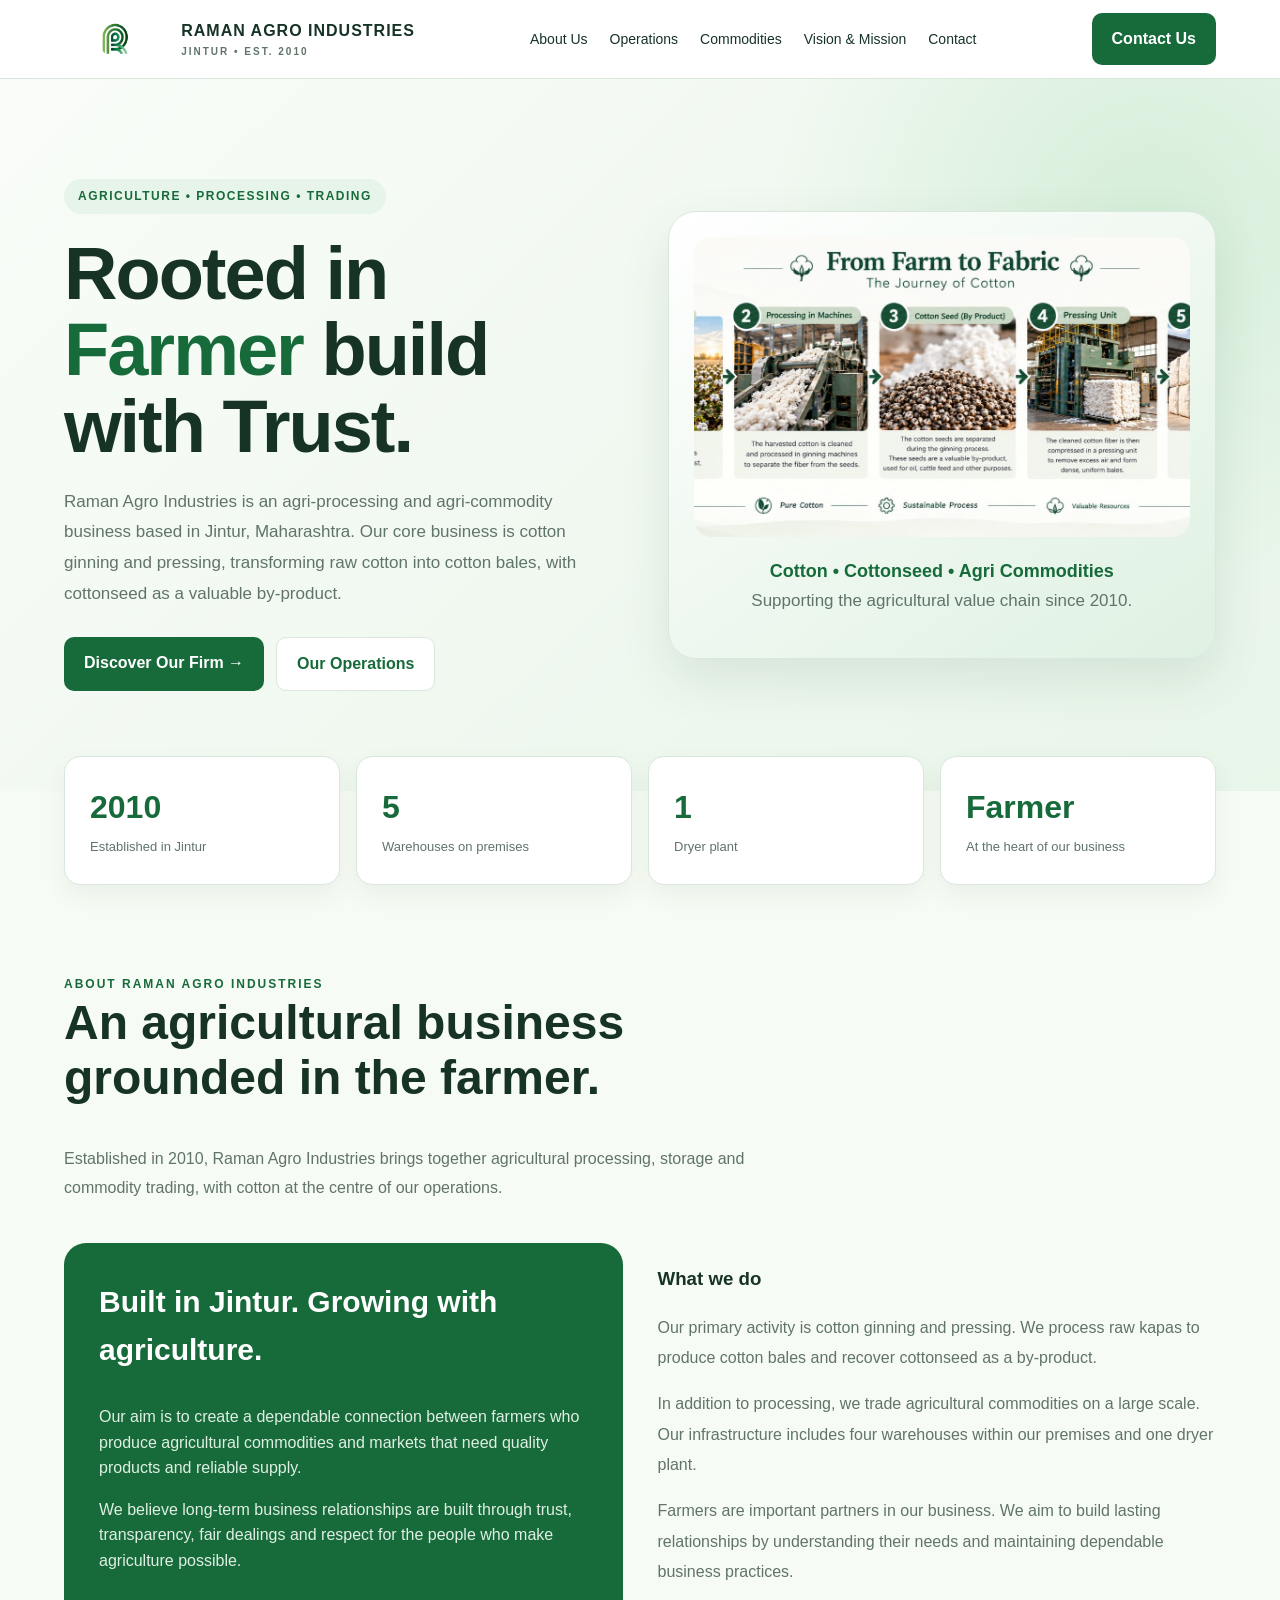
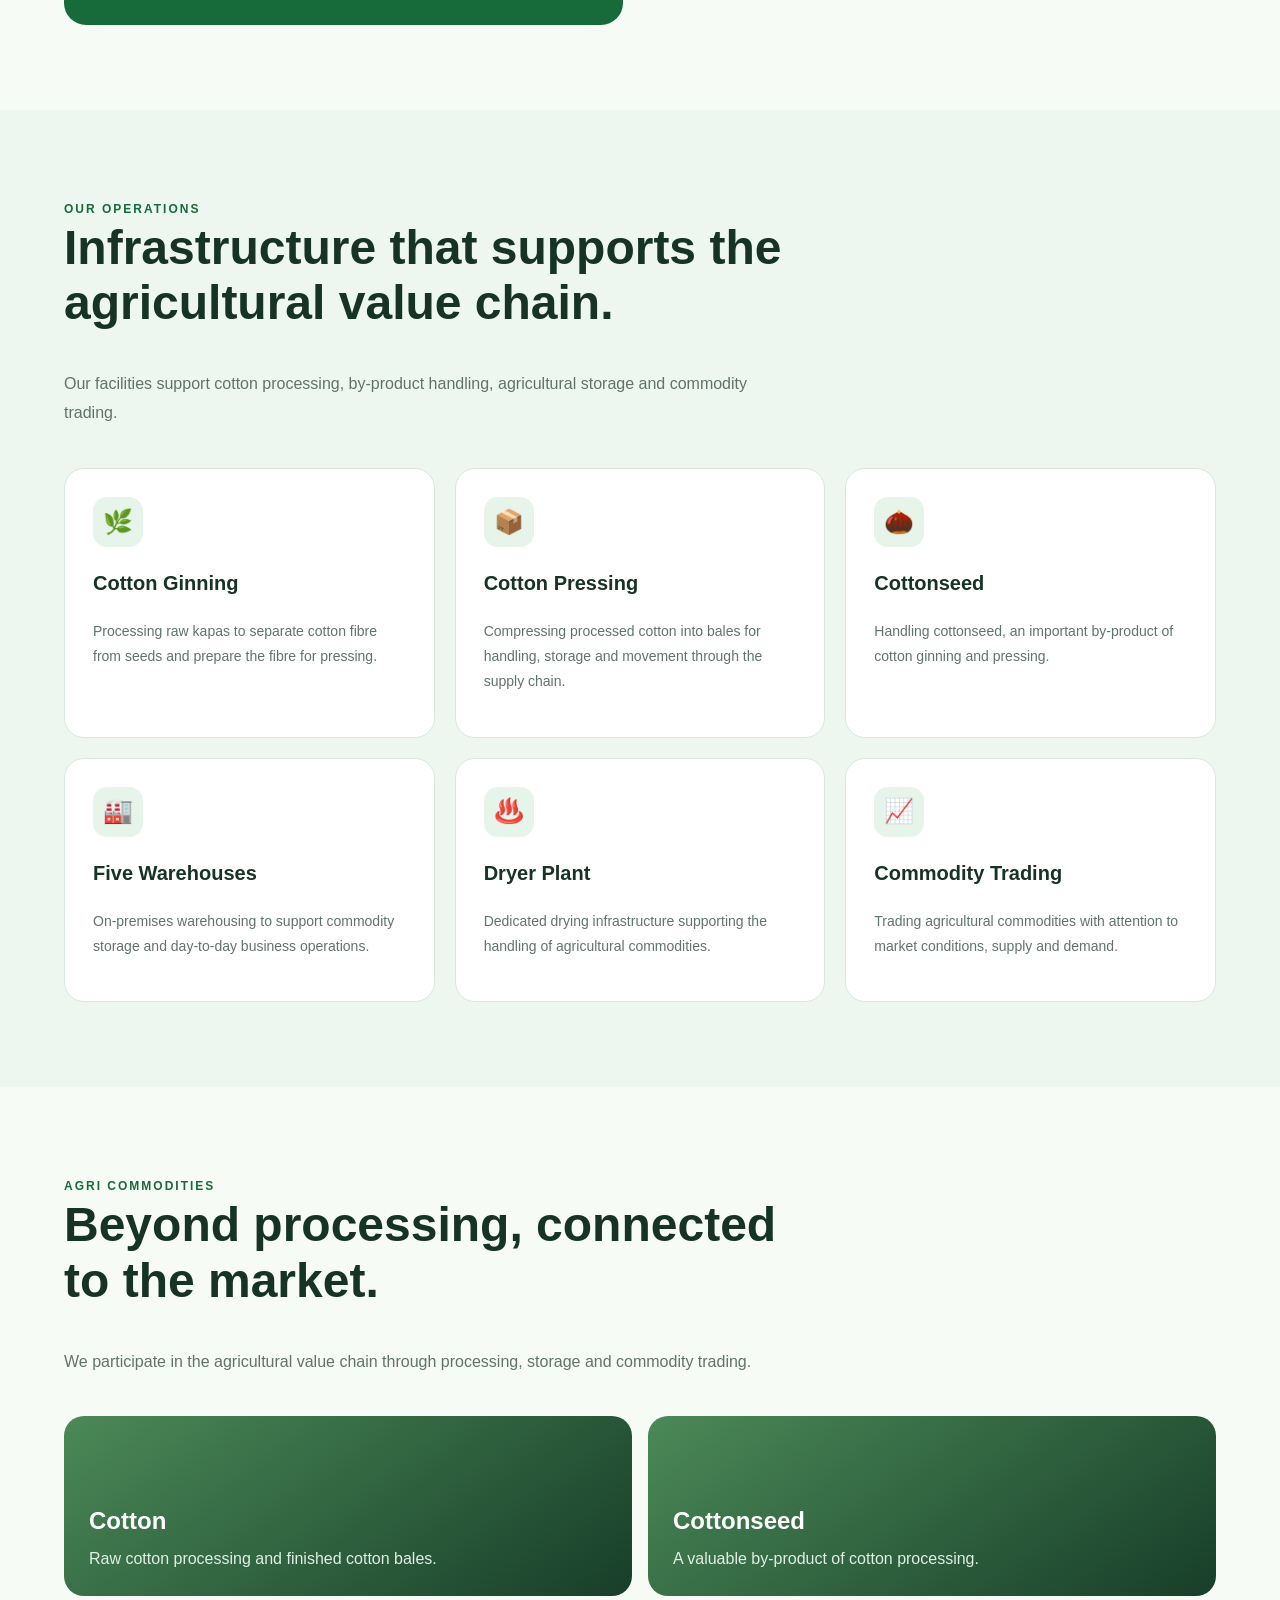
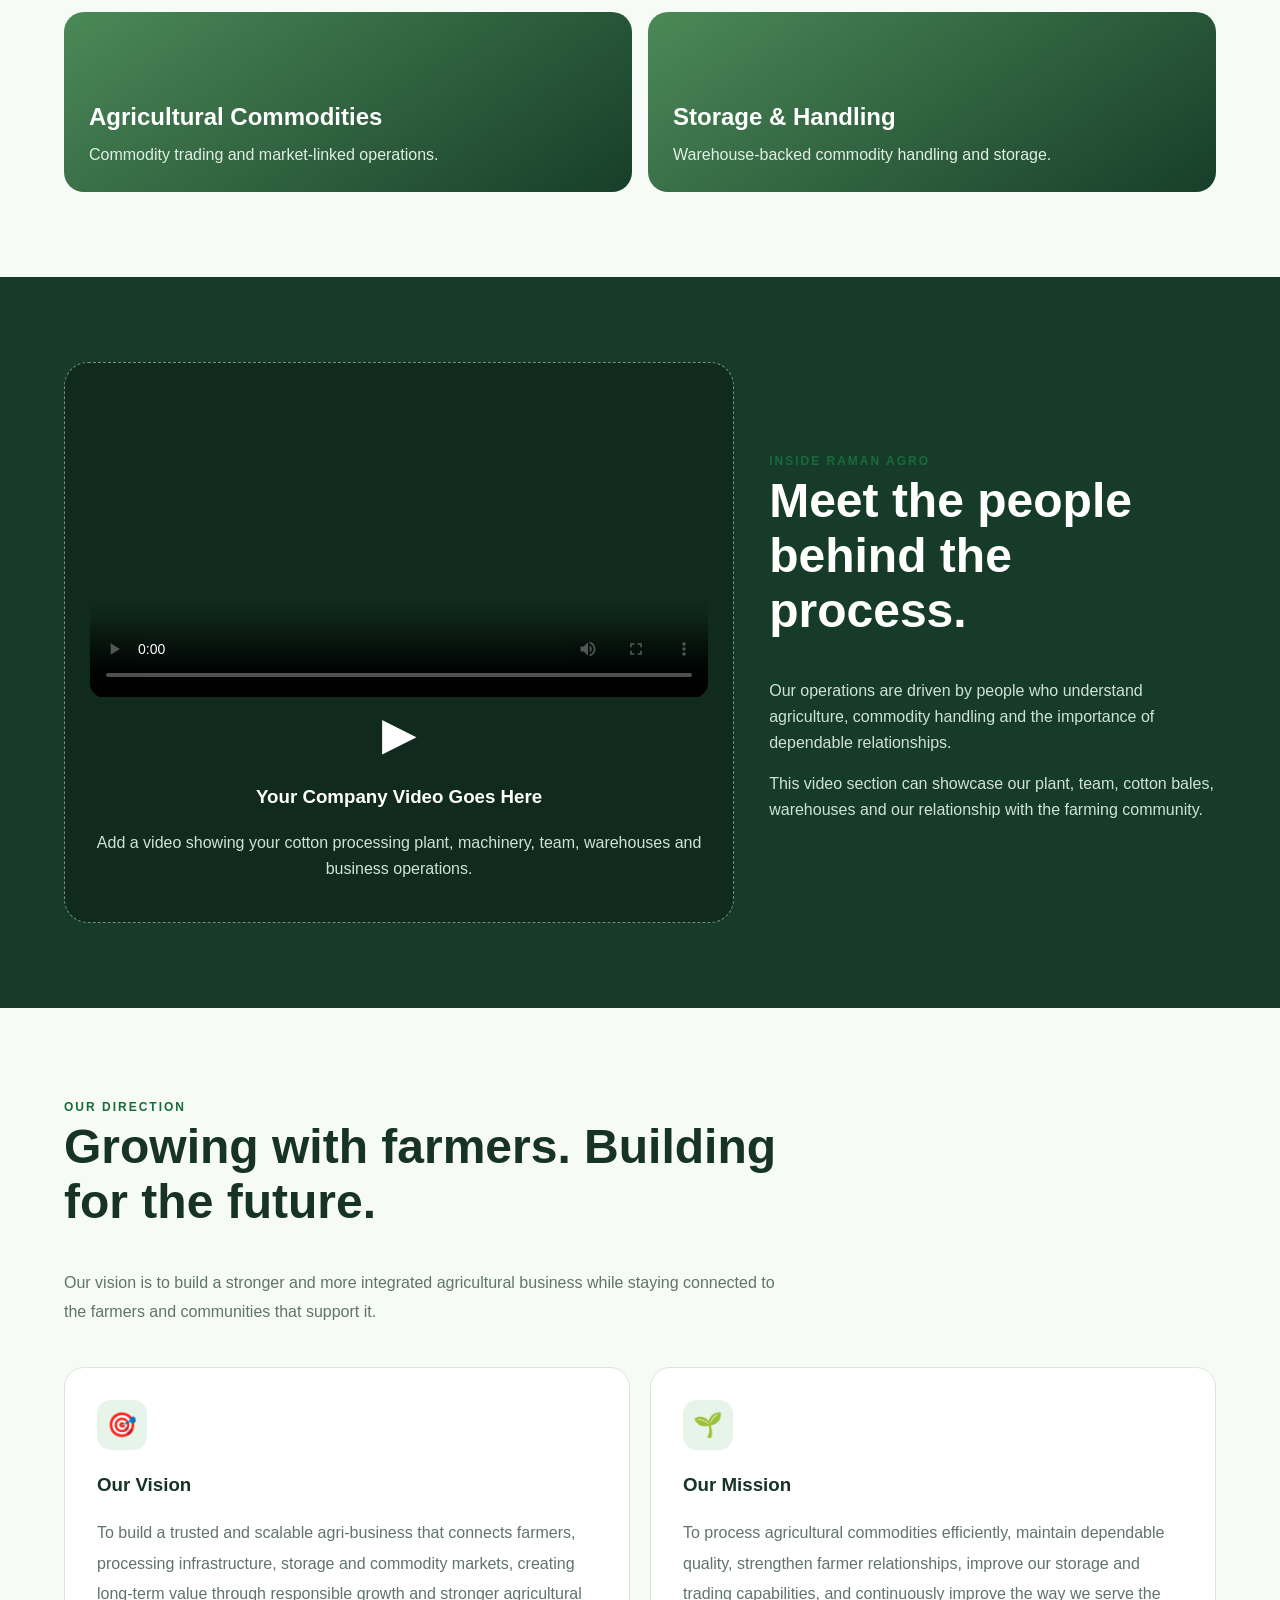
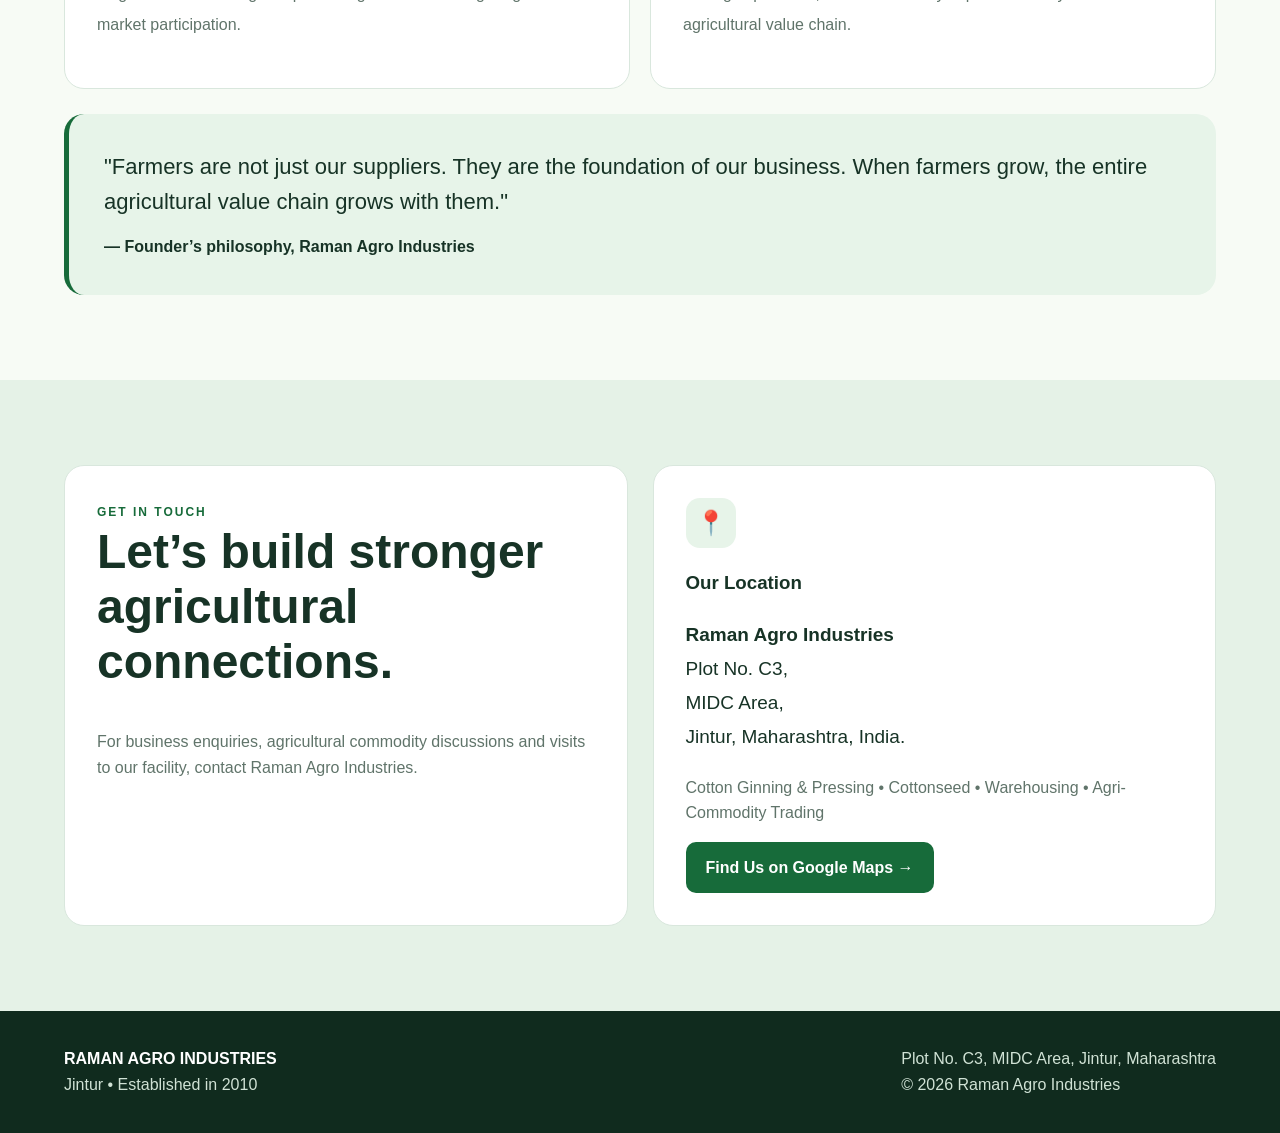
==== RAMAN AGRO INDUSTRIES/index.html @ 05b6919d "Add files via upload" ====
<!DOCTYPE html>
<html lang="en">
<head>
  <meta charset="UTF-8">
  <meta name="viewport" content="width=device-width, initial-scale=1.0">
  <title>Raman Agro Industries | Jintur</title>
  <meta name="description" content="Raman Agro Industries, Jintur. Cotton ginning and pressing, cottonseed, warehousing and agricultural commodity trading.">
  <link rel="stylesheet" href="assets/css/styles.css">
</head>
<body>

  <header>
    <div class="navbar">
      <a href="#home" class="logo">
        <div class="logo-area">
          <img src="images/log.png" alt="Raman Agro Industries logo">
        </div>
        <div>
          RAMAN AGRO INDUSTRIES
          <small>JINTUR • EST. 2010</small>
        </div>
      </a>

      <nav class="nav-links" id="navLinks">
        <a href="#about">About Us</a>
        <a href="#operations">Operations</a>
        <a href="#commodities">Commodities</a>
        <a href="#vision">Vision & Mission</a>
        <a href="#contact">Contact</a>
      </nav>

      <a href="#contact" class="nav-button">Contact Us</a>

      <button class="menu-button" onclick="toggleMenu()" aria-label="Open navigation menu">☰</button>
    </div>
  </header>

  <main>
    <section class="hero" id="home">
      <div class="container hero-grid">
        <div class="reveal">
          <span class="eyebrow">Agriculture • Processing • Trading</span>

          <h1>
            Rooted in <span>Farmer</span>
            build with Trust.
          </h1>

          <p>
            Raman Agro Industries is an agri-processing and agri-commodity business based in Jintur, Maharashtra.
            Our core business is cotton ginning and pressing, transforming raw cotton into cotton bales, with
            cottonseed as a valuable by-product.
          </p>

          <div class="hero-buttons">
            <a href="#about" class="btn">Discover Our Firm →</a>
            <a href="#operations" class="btn btn-outline">Our Operations</a>
          </div>
        </div>

        <div class="hero-visual reveal">
          <img src="images/short.jpeg" alt="Agricultural cotton" onerror="this.style.display='none'">
          <strong>Cotton • Cottonseed • Agri Commodities</strong>
          <p>Supporting the agricultural value chain since 2010.</p>
        </div>
      </div>
    </section>

    <div class="container">
      <div class="stats reveal">
        <div class="stat">
          <strong>2010</strong>
          <span>Established in Jintur</span>
        </div>

        <div class="stat">
          <strong>5</strong>
          <span>Warehouses on premises</span>
        </div>

        <div class="stat">
          <strong>1</strong>
          <span>Dryer plant</span>
        </div>

        <div class="stat">
          <strong>Farmer</strong>
          <span>At the heart of our business</span>
        </div>
      </div>
    </div>

    <section id="about">
      <div class="container">
        <div class="section-intro reveal">
          <span class="section-label">About Raman Agro Industries</span>
          <h2>An agricultural business grounded in the farmer.</h2>
          <p>
            Established in 2010, Raman Agro Industries brings together agricultural processing, storage and commodity
            trading, with cotton at the centre of our operations.
          </p>
        </div>

        <div class="two-column">
          <div class="story-box reveal">
            <h3>Built in Jintur. Growing with agriculture.</h3>
            <p>
              Our aim is to create a dependable connection between farmers who produce agricultural commodities and markets
              that need quality products and reliable supply.
            </p>
            <p>
              We believe long-term business relationships are built through trust, transparency, fair dealings and respect for
              the people who make agriculture possible.
            </p>
          </div>

          <div class="content-copy reveal">
            <h3>What we do</h3>
            <p>
              Our primary activity is cotton ginning and pressing. We process raw kapas to produce cotton bales and recover
              cottonseed as a by-product.
            </p>
            <p>
              In addition to processing, we trade agricultural commodities on a large scale. Our infrastructure includes four
              warehouses within our premises and one dryer plant.
            </p>
            <p>
              Farmers are important partners in our business. We aim to build lasting relationships by understanding their needs
              and maintaining dependable business practices.
            </p>
          </div>
        </div>
      </div>
    </section>

    <section class="operations" id="operations">
      <div class="container">
        <div class="section-intro reveal">
          <span class="section-label">Our Operations</span>
          <h2>Infrastructure that supports the agricultural value chain.</h2>
          <p>
            Our facilities support cotton processing, by-product handling, agricultural storage and commodity trading.
          </p>
        </div>

        <div class="cards">
          <div class="card reveal">
            <div class="card-icon">🌿</div>
            <h3>Cotton Ginning</h3>
            <p>Processing raw kapas to separate cotton fibre from seeds and prepare the fibre for pressing.</p>
          </div>

          <div class="card reveal">
            <div class="card-icon">📦</div>
            <h3>Cotton Pressing</h3>
            <p>Compressing processed cotton into bales for handling, storage and movement through the supply chain.</p>
          </div>

          <div class="card reveal">
            <div class="card-icon">🌰</div>
            <h3>Cottonseed</h3>
            <p>Handling cottonseed, an important by-product of cotton ginning and pressing.</p>
          </div>

          <div class="card reveal">
            <div class="card-icon">🏭</div>
            <h3>Five Warehouses</h3>
            <p>On-premises warehousing to support commodity storage and day-to-day business operations.</p>
          </div>

          <div class="card reveal">
            <div class="card-icon">♨️</div>
            <h3>Dryer Plant</h3>
            <p>Dedicated drying infrastructure supporting the handling of agricultural commodities.</p>
          </div>

          <div class="card reveal">
            <div class="card-icon">📈</div>
            <h3>Commodity Trading</h3>
            <p>Trading agricultural commodities with attention to market conditions, supply and demand.</p>
          </div>
        </div>
      </div>
    </section>

    <section id="commodities">
      <div class="container">
        <div class="section-intro reveal">
          <span class="section-label">Agri Commodities</span>
          <h2>Beyond processing, connected to the market.</h2>
          <p>We participate in the agricultural value chain through processing, storage and commodity trading.</p>
        </div>

        <div class="commodity-grid">
          <div class="commodity reveal">
            <h3>Cotton</h3>
            <p>Raw cotton processing and finished cotton bales.</p>
          </div>

          <div class="commodity reveal">
            <h3>Cottonseed</h3>
            <p>A valuable by-product of cotton processing.</p>
          </div>

          <div class="commodity reveal">
            <h3>Agricultural Commodities</h3>
            <p>Commodity trading and market-linked operations.</p>
          </div>

          <div class="commodity reveal">
            <h3>Storage & Handling</h3>
            <p>Warehouse-backed commodity handling and storage.</p>
          </div>
        </div>
      </div>
    </section>

    <section class="video-section" id="company-video">
      <div class="container video-grid">
        <div class="video-placeholder reveal">
          <video controls poster="images/plant-photo.jpg">
            <source src="Raman Agro video.mp4" type="video/mp4">
            Your browser does not support video playback.
          </video>
          <div class="play-icon">▶</div>
          <h3>Your Company Video Goes Here</h3>
          <p>Add a video showing your cotton processing plant, machinery, team, warehouses and business operations.</p>
        </div>

        <div class="reveal">
          <span class="section-label">Inside Raman Agro</span>
          <h2>Meet the people behind the process.</h2>
          <p>Our operations are driven by people who understand agriculture, commodity handling and the importance of dependable relationships.</p>
          <p>This video section can showcase our plant, team, cotton bales, warehouses and our relationship with the farming community.</p>
        </div>
      </div>
    </section>

    <section id="vision">
      <div class="container">
        <div class="section-intro reveal">
          <span class="section-label">Our Direction</span>
          <h2>Growing with farmers. Building for the future.</h2>
          <p>
            Our vision is to build a stronger and more integrated agricultural business while staying connected to the farmers
            and communities that support it.
          </p>
        </div>

        <div class="values-grid">
          <div class="value-box reveal">
            <div class="card-icon">🎯</div>
            <h3>Our Vision</h3>
            <p>
              To build a trusted and scalable agri-business that connects farmers, processing infrastructure, storage and
              commodity markets, creating long-term value through responsible growth and stronger agricultural market participation.
            </p>
          </div>

          <div class="value-box reveal">
            <div class="card-icon">🌱</div>
            <h3>Our Mission</h3>
            <p>
              To process agricultural commodities efficiently, maintain dependable quality, strengthen farmer relationships,
              improve our storage and trading capabilities, and continuously improve the way we serve the agricultural value chain.
            </p>
          </div>
        </div>

        <div class="founder-quote reveal">
          <blockquote>
            "Farmers are not just our suppliers. They are the foundation of our business. When farmers grow, the entire agricultural value chain grows with them."
          </blockquote>
          <strong>— Founder’s philosophy, Raman Agro Industries</strong>
        </div>
      </div>
    </section>

    <section class="contact" id="contact">
      <div class="container contact-grid">
        <div class="contact-box reveal">
          <span class="section-label">Get in Touch</span>
          <h2>Let’s build stronger agricultural connections.</h2>
          <p>
            For business enquiries, agricultural commodity discussions and visits to our facility, contact Raman Agro Industries.
          </p>
        </div>

        <div class="contact-box reveal">
          <div class="card-icon">📍</div>
          <h3>Our Location</h3>

          <address>
            <strong>Raman Agro Industries</strong><br>
            Plot No. C3,<br>
            MIDC Area,<br>
            Jintur, Maharashtra, India.
          </address>

          <p>
            Cotton Ginning & Pressing • Cottonseed • Warehousing • Agri-Commodity Trading
          </p>

          <a class="btn" target="_blank" rel="noopener" href="https://www.google.com/maps/search/?api=1&query=Plot+C3+MIDC+Jintur+Maharashtra">
            Find Us on Google Maps →
          </a>
        </div>
      </div>
    </section>
  </main>

  <footer>
    <div class="container footer-content">
      <div>
        <strong>RAMAN AGRO INDUSTRIES</strong>
        <p>Jintur • Established in 2010</p>
      </div>

      <div>
        <p>Plot No. C3, MIDC Area, Jintur, Maharashtra</p>
        <p>© <span id="year"></span> Raman Agro Industries</p>
      </div>
    </div>
  </footer>

  <script src="assets/js/main.js"></script>
</body>
</html>
---- RAMAN AGRO INDUSTRIES/assets/css/styles.css ----
:root {
  --green: #176b3a;
  --light-green: #e7f4e9;
  --white: #ffffff;
  --background: #f7fbf5;
  --dark: #173326;
  --muted: #60746a;
  --border: #d9e7dd;
}

* {
  box-sizing: border-box;
  scroll-behavior: smooth;
}

body {
  margin: 0;
  font-family: Arial, Helvetica, sans-serif;
  background: var(--background);
  color: var(--dark);
  line-height: 1.6;
}

a {
  text-decoration: none;
  color: inherit;
}

button {
  font: inherit;
  cursor: pointer;
}

.container {
  width: 90%;
  max-width: 1180px;
  margin: auto;
}

section {
  padding: 85px 0;
}

h1, h2, h3, p {
  margin-top: 0;
}

h2 {
  font-size: clamp(30px, 4vw, 48px);
  line-height: 1.15;
}

p {
  color: var(--muted);
}

header {
  position: sticky;
  top: 0;
  z-index: 100;
  background: rgba(255,255,255,0.96);
  border-bottom: 1px solid var(--border);
}

.navbar {
  max-width: 1180px;
  width: 90%;
  margin: auto;
  min-height: 78px;
  display: flex;
  justify-content: space-between;
  align-items: center;
  gap: 20px;
}

.logo {
  display: flex;
  align-items: center;
  gap: 12px;
  font-weight: bold;
  letter-spacing: 1px;
}

.logo-icon {
  width: 44px;
  height: 44px;
  display: grid;
  place-items: center;
  background: var(--green);
  color: white;
  border-radius: 12px;
  font-size: 20px;
}

.logo small {
  display: block;
  font-size: 10px;
  color: var(--muted);
  letter-spacing: 2px;
}

.logo-area {
  display: flex;
  align-items: center;
  gap: 14px;
}

.logo-area img {
  height: 60px;
}

.nav-links {
  display: flex;
  align-items: center;
  gap: 22px;
  font-size: 14px;
}

.nav-links a:hover {
  color: var(--green);
}

.nav-button,
.btn {
  display: inline-block;
  padding: 13px 20px;
  background: var(--green);
  color: white;
  border: none;
  border-radius: 10px;
  font-weight: bold;
  transition: 0.25s;
}

.nav-button:hover,
.btn:hover {
  background: #104c2a;
  transform: translateY(-2px);
}

.menu-button {
  display: none;
  background: none;
  border: none;
  font-size: 27px;
  color: var(--green);
}

.hero {
  padding: 100px 0;
  background: radial-gradient(circle at 90% 20%, #d5eed9, transparent 30%), linear-gradient(135deg, #f9fcf8, #e8f5e9);
}

.hero-grid {
  display: grid;
  grid-template-columns: 1fr 1fr;
  align-items: center;
  gap: 55px;
}

.eyebrow {
  display: inline-block;
  padding: 8px 14px;
  border-radius: 30px;
  background: var(--light-green);
  color: var(--green);
  font-size: 12px;
  font-weight: bold;
  letter-spacing: 1.5px;
  text-transform: uppercase;
}

.hero h1 {
  font-size: clamp(42px, 6vw, 74px);
  line-height: 1.03;
  letter-spacing: -2px;
  margin: 22px 0;
}

.hero h1 span {
  color: var(--green);
}

.hero p {
  font-size: 17px;
  line-height: 1.8;
}

.hero-buttons {
  display: flex;
  flex-wrap: wrap;
  gap: 12px;
  margin-top: 28px;
}

.btn-outline {
  background: white;
  color: var(--green);
  border: 1px solid var(--border);
}

.hero-visual {
  min-height: 410px;
  border-radius: 28px;
  background: linear-gradient(145deg, #ffffff, #dff1e2);
  border: 1px solid var(--border);
  box-shadow: 0 20px 50px rgba(23,67,42,0.10);
  display: flex;
  flex-direction: column;
  justify-content: center;
  align-items: center;
  text-align: center;
  padding: 25px;
  overflow: hidden;
}

.hero-visual img {
  width: 100%;
  height: 300px;
  object-fit: cover;
  border-radius: 18px;
}

.hero-visual strong {
  display: block;
  color: var(--green);
  font-size: 18px;
  margin-top: 20px;
}

.stats {
  display: grid;
  grid-template-columns: repeat(4, 1fr);
  gap: 16px;
  margin-top: -35px;
  position: relative;
}

.stat {
  padding: 25px;
  background: white;
  border: 1px solid var(--border);
  border-radius: 16px;
  box-shadow: 0 10px 25px rgba(23,67,42,0.06);
}

.stat strong {
  display: block;
  font-size: 32px;
  color: var(--green);
}

.stat span {
  font-size: 13px;
  color: var(--muted);
}

.section-label {
  color: var(--green);
  font-size: 12px;
  font-weight: bold;
  letter-spacing: 2px;
  text-transform: uppercase;
}

.section-intro {
  max-width: 720px;
  margin-bottom: 40px;
}

.section-intro p {
  line-height: 1.8;
}

.two-column {
  display: grid;
  grid-template-columns: 1fr 1fr;
  gap: 35px;
  align-items: center;
}

.story-box {
  padding: 35px;
  background: var(--green);
  border-radius: 22px;
  color: white;
}

.story-box h3 {
  font-size: 30px;
}

.story-box p {
  color: #e0efe4;
}

.content-copy p {
  line-height: 1.9;
}

.cards {
  display: grid;
  grid-template-columns: repeat(3, 1fr);
  gap: 20px;
}

.card {
  padding: 28px;
  background: white;
  border: 1px solid var(--border);
  border-radius: 20px;
  transition: 0.25s;
}

.card:hover {
  transform: translateY(-5px);
  box-shadow: 0 15px 35px rgba(23,67,42,0.10);
}

.card-icon {
  width: 50px;
  height: 50px;
  display: grid;
  place-items: center;
  border-radius: 14px;
  background: var(--light-green);
  font-size: 24px;
  margin-bottom: 20px;
}

.card h3 {
  font-size: 20px;
}

.card p {
  font-size: 14px;
  line-height: 1.8;
}

.operations {
  background: #edf7ef;
}

.operation-row {
  display: grid;
  grid-template-columns: 65px 1fr;
  gap: 18px;
  background: white;
  border: 1px solid var(--border);
  border-radius: 16px;
  padding: 23px;
  margin-bottom: 15px;
}

.operation-row h3 {
  margin-bottom: 5px;
}

.operation-row p {
  margin-bottom: 0;
}

.commodity-grid {
  display: grid;
  grid-template-columns: repeat(2, 1fr);
  gap: 16px;
}

.commodity {
  min-height: 180px;
  border-radius: 20px;
  padding: 25px;
  display: flex;
  flex-direction: column;
  justify-content: flex-end;
  color: white;
  background: linear-gradient(145deg, #4b8957, #173e29);
}

.commodity h3 {
  font-size: 24px;
  margin-bottom: 5px;
}

.commodity p {
  color: #e0efe4;
  margin-bottom: 0;
}

.video-section {
  background: #173b29;
  color: white;
}

.video-section p {
  color: #d0e2d5;
}

.video-grid {
  display: grid;
  grid-template-columns: 1.2fr 0.8fr;
  gap: 35px;
  align-items: center;
}

.video-placeholder {
  min-height: 380px;
  padding: 25px;
  background: #102b1e;
  border: 1px dashed #73947c;
  border-radius: 24px;
  display: flex;
  flex-direction: column;
  justify-content: center;
  align-items: center;
  text-align: center;
}

.video-placeholder video {
  width: 100%;
  border-radius: 15px;
}

.video-placeholder .play-icon {
  font-size: 45px;
  color: white;
  margin-bottom: 12px;
}

.values-grid {
  display: grid;
  grid-template-columns: 1fr 1fr;
  gap: 20px;
}

.value-box {
  background: white;
  border: 1px solid var(--border);
  border-radius: 20px;
  padding: 32px;
}

.value-box p {
  line-height: 1.9;
}

.founder-quote {
  margin-top: 25px;
  background: var(--light-green);
  padding: 35px;
  border-radius: 20px;
  border-left: 5px solid var(--green);
}

.founder-quote blockquote {
  font-size: 22px;
  line-height: 1.6;
  margin: 0 0 15px;
}

.contact {
  background: #e5f2e7;
}

.contact-grid {
  display: grid;
  grid-template-columns: 1fr 1fr;
  gap: 25px;
}

.contact-box {
  padding: 32px;
  background: white;
  border-radius: 20px;
  border: 1px solid var(--border);
}

.contact-box address {
  font-style: normal;
  font-size: 19px;
  line-height: 1.8;
  margin: 20px 0;
}

footer {
  background: #102b1e;
  color: white;
  padding: 35px 0;
}

footer p {
  color: #d0e2d5;
  margin-bottom: 0;
}

.footer-content {
  display: flex;
  justify-content: space-between;
  align-items: center;
  gap: 20px;
}

.reveal {
  opacity: 0;
  transform: translateY(20px);
  transition: 0.7s ease;
}

.reveal.visible {
  opacity: 1;
  transform: translateY(0);
}

@media (max-width: 850px) {
  .menu-button {
    display: block;
  }

  .nav-button {
    display: none;
  }

  .nav-links {
    display: none;
    position: absolute;
    top: 78px;
    left: 0;
    right: 0;
    padding: 22px 5%;
    background: white;
    border-bottom: 1px solid var(--border);
    flex-direction: column;
    align-items: flex-start;
  }

  .nav-links.open {
    display: flex;
  }

  .hero-grid,
  .two-column,
  .video-grid,
  .contact-grid {
    grid-template-columns: 1fr;
  }

  .stats {
    grid-template-columns: repeat(2, 1fr);
  }

  .cards {
    grid-template-columns: 1fr;
  }

  .values-grid {
    grid-template-columns: 1fr;
  }

  .hero {
    padding: 70px 0;
  }

  .footer-content {
    flex-direction: column;
    align-items: flex-start;
  }
}

@media (max-width: 520px) {
  section {
    padding: 60px 0;
  }

  .commodity-grid {
    grid-template-columns: 1fr;
  }

  .stat {
    padding: 18px;
  }

  .stat strong {
    font-size: 26px;
  }

  .hero-visual {
    min-height: 300px;
  }

  .hero-visual img {
    height: 220px;
  }
}
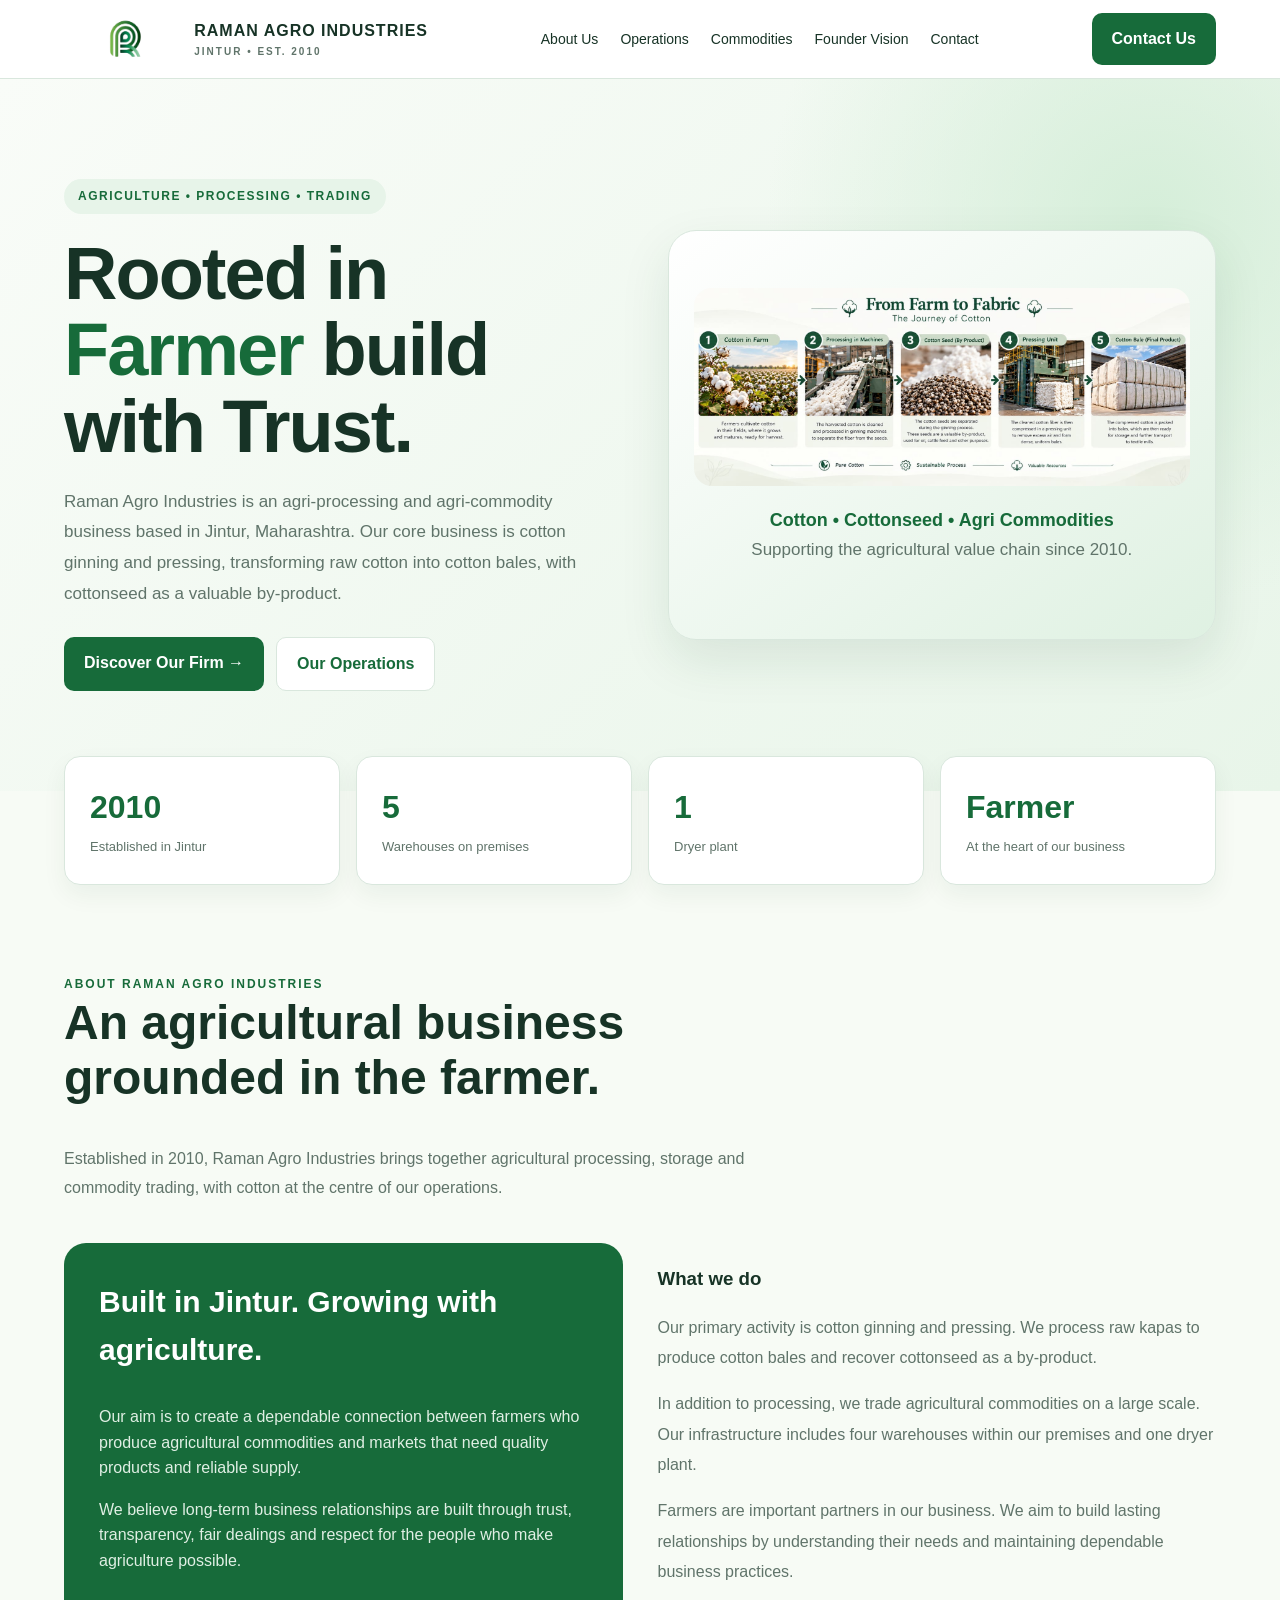
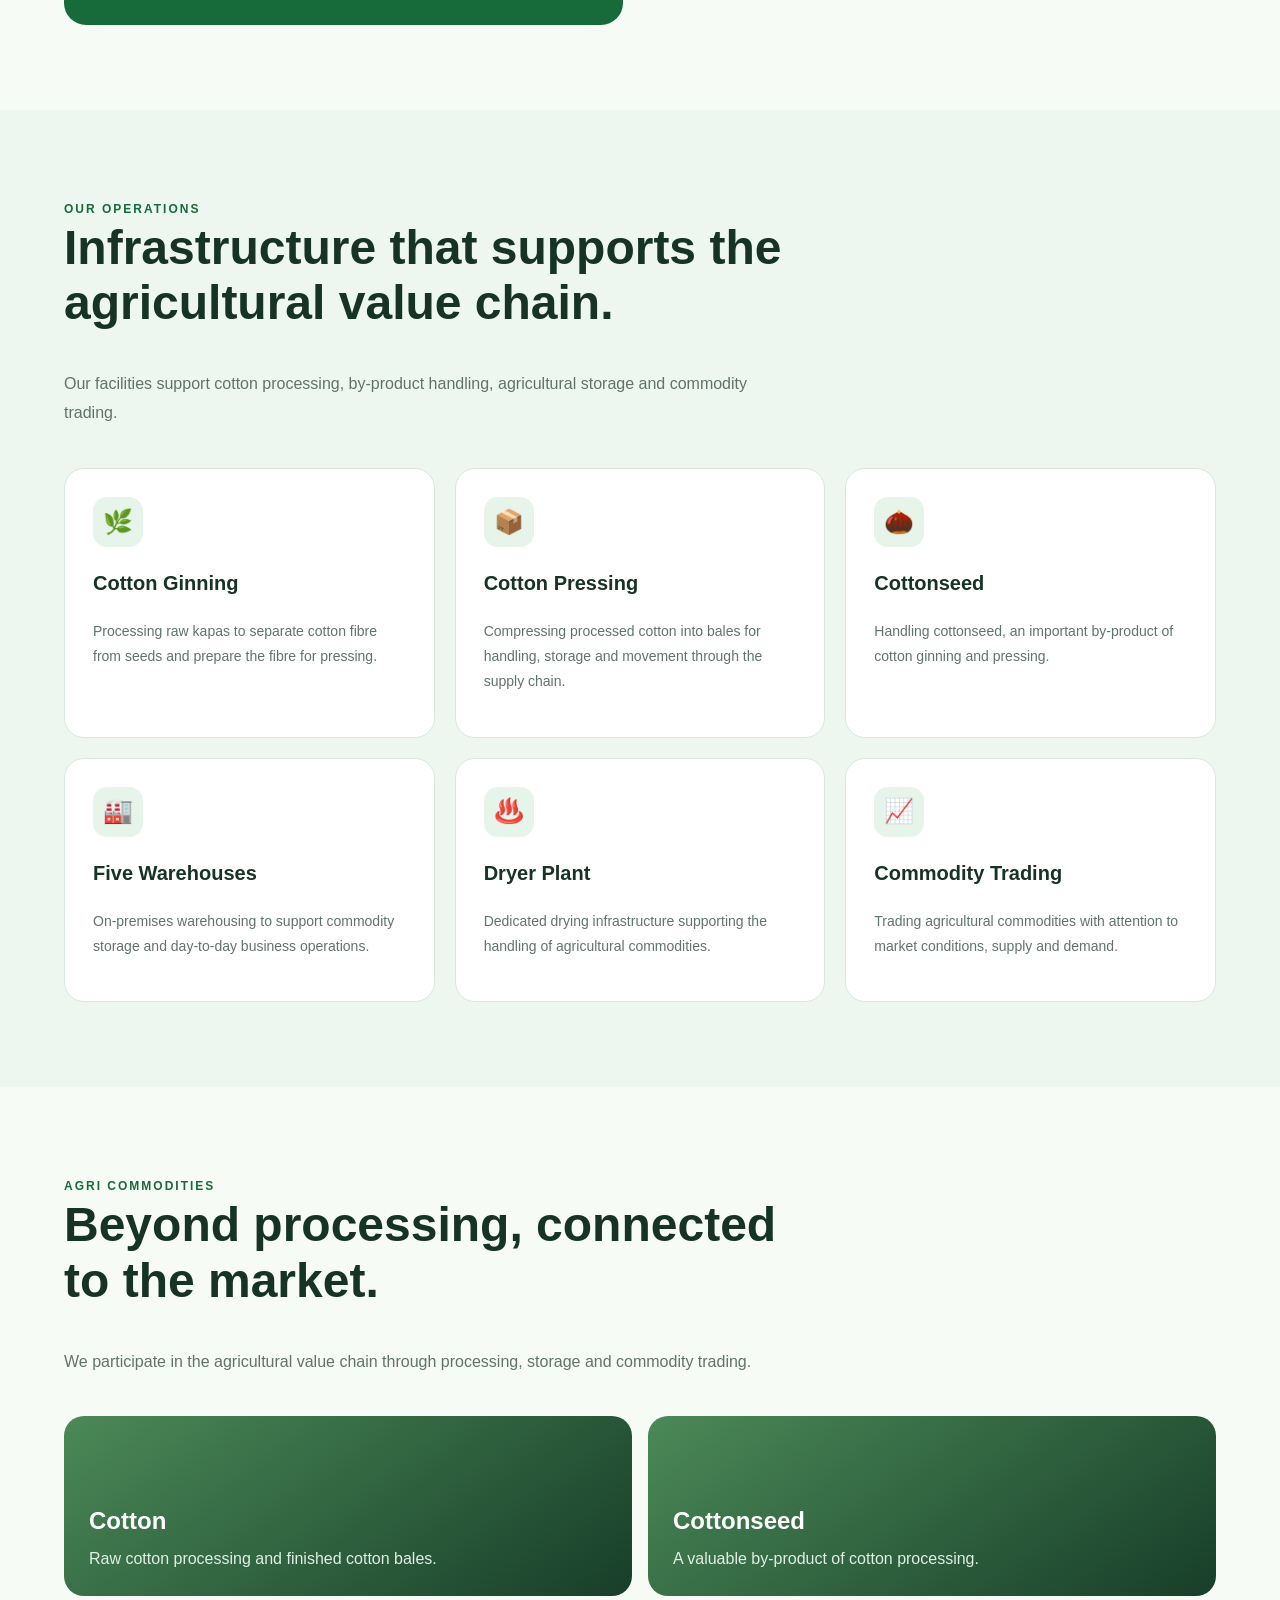
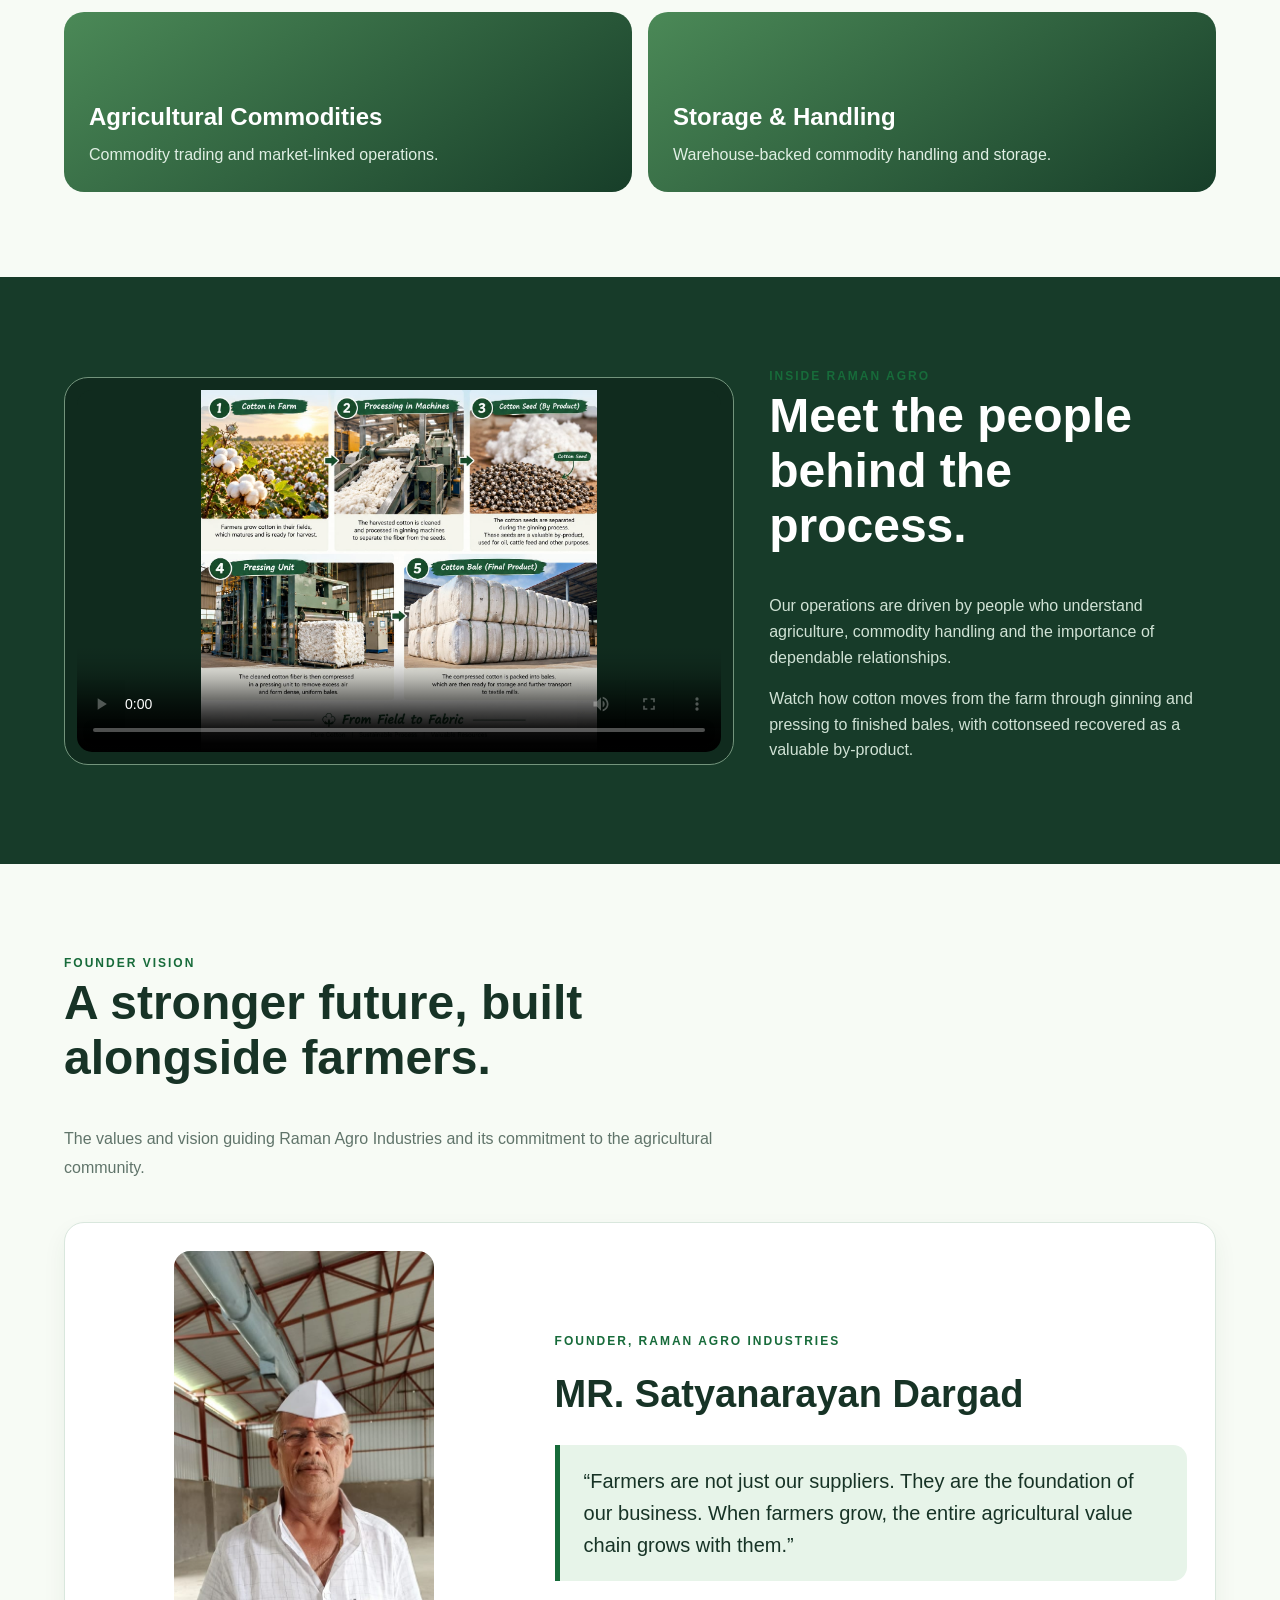
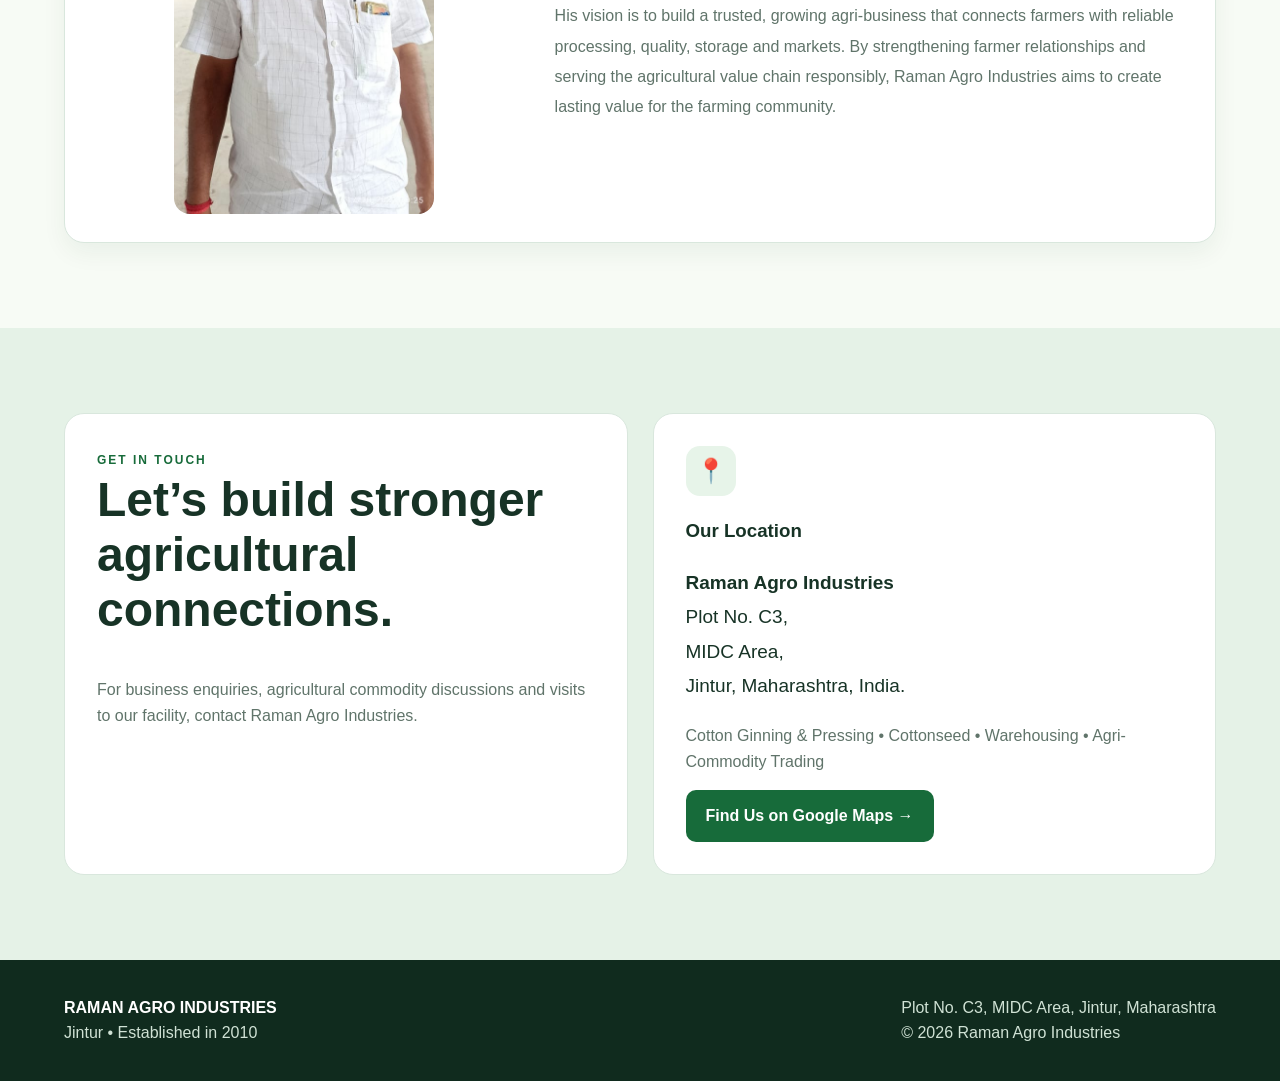
==== commit d98ad8b1: "Update founder vision and video presentation Co-authored-by: Copilot <223556219+Copilot@users.norepl" ====
--- a/RAMAN AGRO INDUSTRIES/index.html
+++ b/RAMAN AGRO INDUSTRIES/index.html
@@ -25,7 +25,7 @@
         <a href="#about">About Us</a>
         <a href="#operations">Operations</a>
         <a href="#commodities">Commodities</a>
-        <a href="#vision">Vision & Mission</a>
+        <a href="#vision">Founder Vision</a>
         <a href="#contact">Contact</a>
       </nav>
 
@@ -59,7 +59,7 @@
         </div>
 
         <div class="hero-visual reveal">
-          <img src="images/short.jpeg" alt="Agricultural cotton" onerror="this.style.display='none'">
+          <img src="images/short.jpeg" alt="From farm to fabric: five stages of the cotton journey, from cotton farming through ginning and pressing to finished cotton bales">
           <strong>Cotton • Cottonseed • Agri Commodities</strong>
           <p>Supporting the agricultural value chain since 2010.</p>
         </div>
@@ -218,20 +218,17 @@
     <section class="video-section" id="company-video">
       <div class="container video-grid">
         <div class="video-placeholder reveal">
-          <video controls poster="images/plant-photo.jpg">
+          <video controls poster="images/process.jpeg" aria-label="Raman Agro Industries company video">
             <source src="Raman Agro video.mp4" type="video/mp4">
             Your browser does not support video playback.
           </video>
-          <div class="play-icon">▶</div>
-          <h3>Your Company Video Goes Here</h3>
-          <p>Add a video showing your cotton processing plant, machinery, team, warehouses and business operations.</p>
         </div>
 
         <div class="reveal">
           <span class="section-label">Inside Raman Agro</span>
           <h2>Meet the people behind the process.</h2>
           <p>Our operations are driven by people who understand agriculture, commodity handling and the importance of dependable relationships.</p>
-          <p>This video section can showcase our plant, team, cotton bales, warehouses and our relationship with the farming community.</p>
+          <p>Watch how cotton moves from the farm through ginning and pressing to finished bales, with cottonseed recovered as a valuable by-product.</p>
         </div>
       </div>
     </section>
@@ -239,39 +236,27 @@
     <section id="vision">
       <div class="container">
         <div class="section-intro reveal">
-          <span class="section-label">Our Direction</span>
-          <h2>Growing with farmers. Building for the future.</h2>
-          <p>
-            Our vision is to build a stronger and more integrated agricultural business while staying connected to the farmers
-            and communities that support it.
-          </p>
-        </div>
-
-        <div class="values-grid">
-          <div class="value-box reveal">
-            <div class="card-icon">🎯</div>
-            <h3>Our Vision</h3>
-            <p>
-              To build a trusted and scalable agri-business that connects farmers, processing infrastructure, storage and
-              commodity markets, creating long-term value through responsible growth and stronger agricultural market participation.
-            </p>
-          </div>
-
-          <div class="value-box reveal">
-            <div class="card-icon">🌱</div>
-            <h3>Our Mission</h3>
-            <p>
-              To process agricultural commodities efficiently, maintain dependable quality, strengthen farmer relationships,
-              improve our storage and trading capabilities, and continuously improve the way we serve the agricultural value chain.
-            </p>
-          </div>
-        </div>
-
-        <div class="founder-quote reveal">
-          <blockquote>
-            "Farmers are not just our suppliers. They are the foundation of our business. When farmers grow, the entire agricultural value chain grows with them."
-          </blockquote>
-          <strong>— Founder’s philosophy, Raman Agro Industries</strong>
+          <span class="section-label">Founder Vision</span>
+          <h2>A stronger future, built alongside farmers.</h2>
+          <p>
+            The values and vision guiding Raman Agro Industries and its commitment to the agricultural community.
+          </p>
+        </div>
+
+        <div class="founder-vision reveal">
+          <img src="images/founder.jpg" alt="Founder MR. Satyanarayan Dargad">
+          <div class="founder-vision-copy">
+            <span class="section-label">Founder, Raman Agro Industries</span>
+            <h3>MR. Satyanarayan Dargad</h3>
+            <blockquote>
+              “Farmers are not just our suppliers. They are the foundation of our business. When farmers grow, the entire agricultural value chain grows with them.”
+            </blockquote>
+            <p>
+              His vision is to build a trusted, growing agri-business that connects farmers with reliable processing,
+              quality, storage and markets. By strengthening farmer relationships and serving the agricultural value
+              chain responsibly, Raman Agro Industries aims to create lasting value for the farming community.
+            </p>
+          </div>
         </div>
       </div>
     </section>
--- a/RAMAN AGRO INDUSTRIES/assets/css/styles.css
+++ b/RAMAN AGRO INDUSTRIES/assets/css/styles.css
@@ -76,7 +76,7 @@
 .logo {
   display: flex;
   align-items: center;
-  gap: 12px;
+  gap: 4px;
   font-weight: bold;
   letter-spacing: 1px;
 }
@@ -106,7 +106,7 @@
 }
 
 .logo-area img {
-  height: 60px;
+  height: 72px;
 }
 
 .nav-links {
@@ -215,9 +215,10 @@
 }
 
 .hero-visual img {
+  display: block;
   width: 100%;
-  height: 300px;
-  object-fit: cover;
+  height: auto;
+  object-fit: contain;
   border-radius: 18px;
 }
 
@@ -404,58 +405,60 @@
 }
 
 .video-placeholder {
-  min-height: 380px;
-  padding: 25px;
+  padding: 12px;
   background: #102b1e;
-  border: 1px dashed #73947c;
+  border: 1px solid #73947c;
   border-radius: 24px;
-  display: flex;
-  flex-direction: column;
-  justify-content: center;
-  align-items: center;
-  text-align: center;
+  overflow: hidden;
 }
 
 .video-placeholder video {
+  display: block;
   width: 100%;
+  aspect-ratio: 16 / 9;
   border-radius: 15px;
-}
-
-.video-placeholder .play-icon {
-  font-size: 45px;
-  color: white;
-  margin-bottom: 12px;
-}
-
-.values-grid {
-  display: grid;
-  grid-template-columns: 1fr 1fr;
-  gap: 20px;
-}
-
-.value-box {
+  background: #102b1e;
+  object-fit: contain;
+}
+
+.founder-vision {
+  display: grid;
+  grid-template-columns: minmax(240px, 0.8fr) 1.2fr;
+  align-items: center;
+  gap: 40px;
+  padding: 28px;
   background: white;
   border: 1px solid var(--border);
   border-radius: 20px;
-  padding: 32px;
-}
-
-.value-box p {
+  box-shadow: 0 10px 25px rgba(23,67,42,0.06);
+}
+
+.founder-vision img {
+  width: min(100%, 260px);
+  height: auto;
+  object-fit: contain;
+  border-radius: 16px;
+  justify-self: center;
+}
+
+.founder-vision-copy h3 {
+  margin: 12px 0 20px;
+  color: var(--dark);
+  font-size: clamp(28px, 3vw, 38px);
+}
+
+.founder-vision-copy blockquote {
+  margin: 0 0 20px;
+  padding: 20px 24px;
+  background: var(--light-green);
+  border-left: 5px solid var(--green);
+  border-radius: 0 14px 14px 0;
+  font-size: 20px;
+  line-height: 1.6;
+}
+
+.founder-vision-copy p {
   line-height: 1.9;
-}
-
-.founder-quote {
-  margin-top: 25px;
-  background: var(--light-green);
-  padding: 35px;
-  border-radius: 20px;
-  border-left: 5px solid var(--green);
-}
-
-.founder-quote blockquote {
-  font-size: 22px;
-  line-height: 1.6;
-  margin: 0 0 15px;
 }
 
 .contact {
@@ -552,8 +555,13 @@
     grid-template-columns: 1fr;
   }
 
-  .values-grid {
+  .founder-vision {
     grid-template-columns: 1fr;
+  }
+
+  .founder-vision img {
+    width: min(100%, 220px);
+    justify-self: center;
   }
 
   .hero {
@@ -587,7 +595,4 @@
     min-height: 300px;
   }
 
-  .hero-visual img {
-    height: 220px;
-  }
-}
+}
